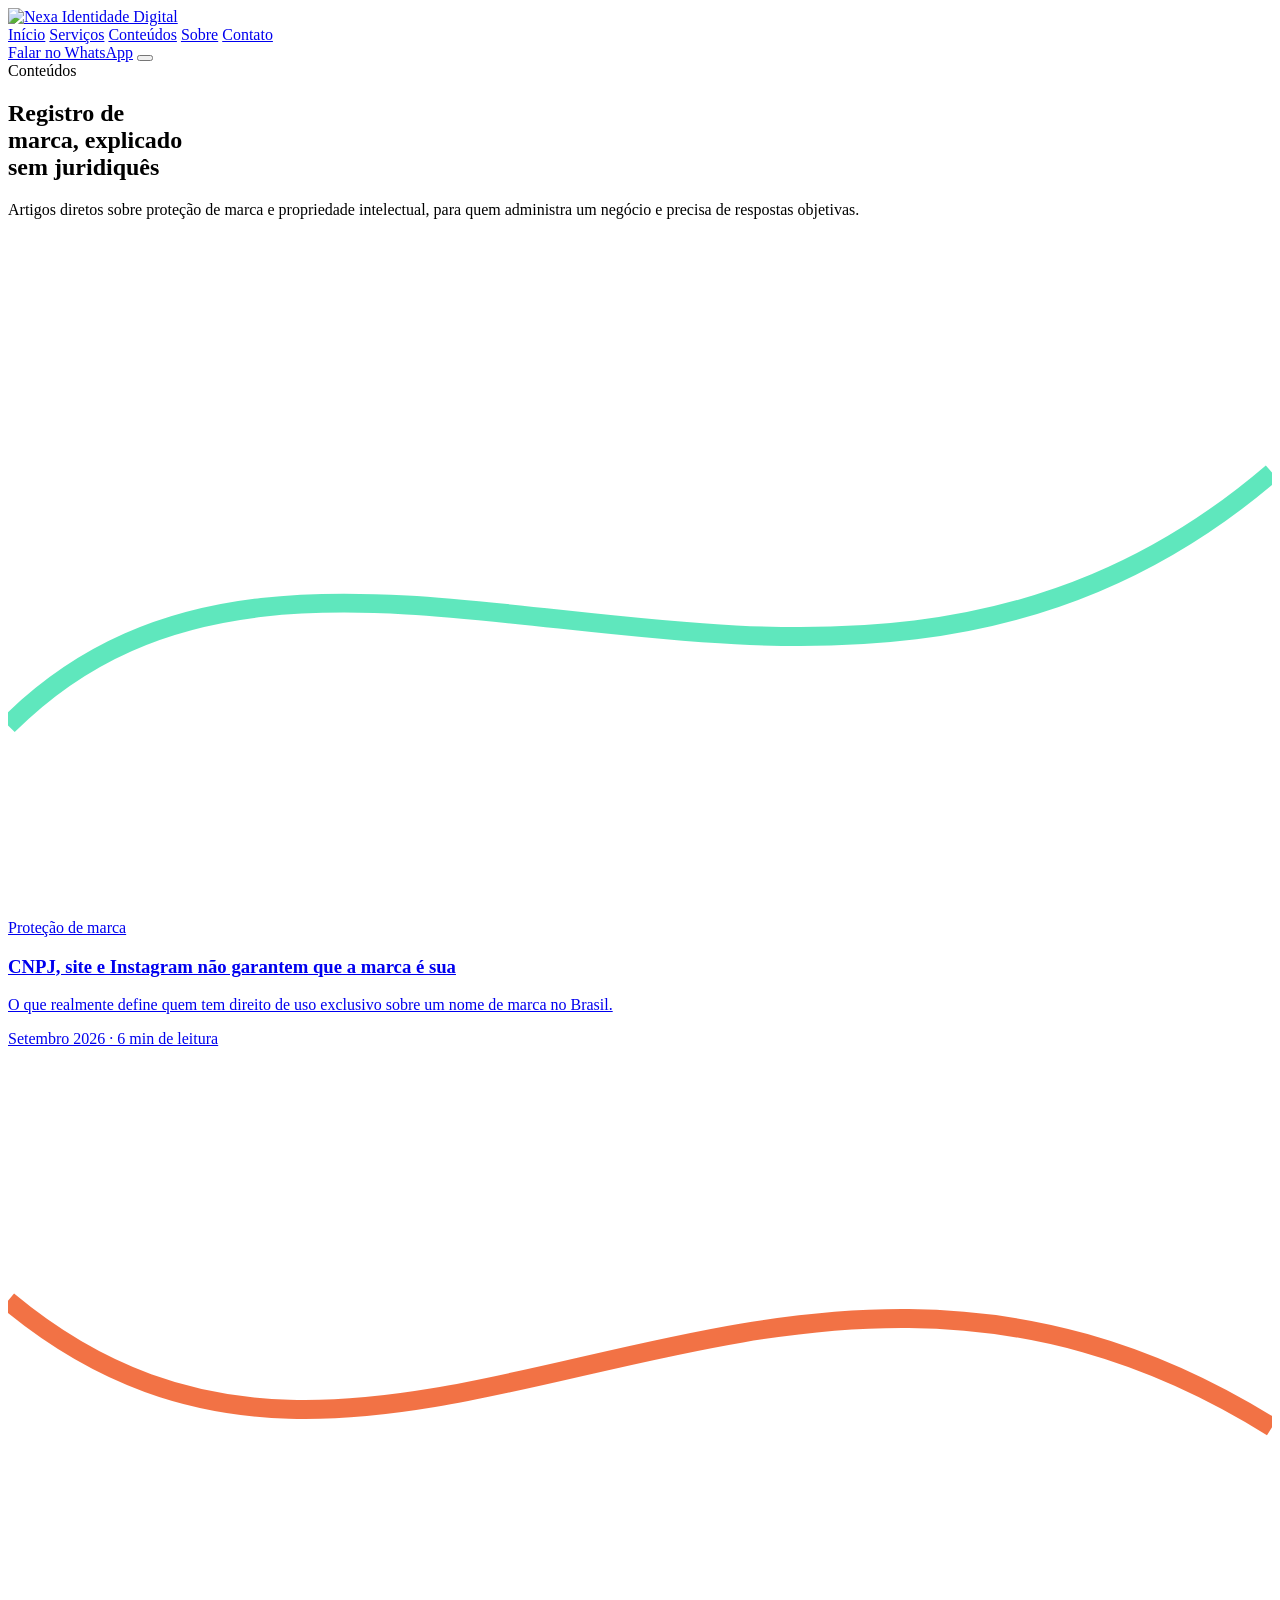
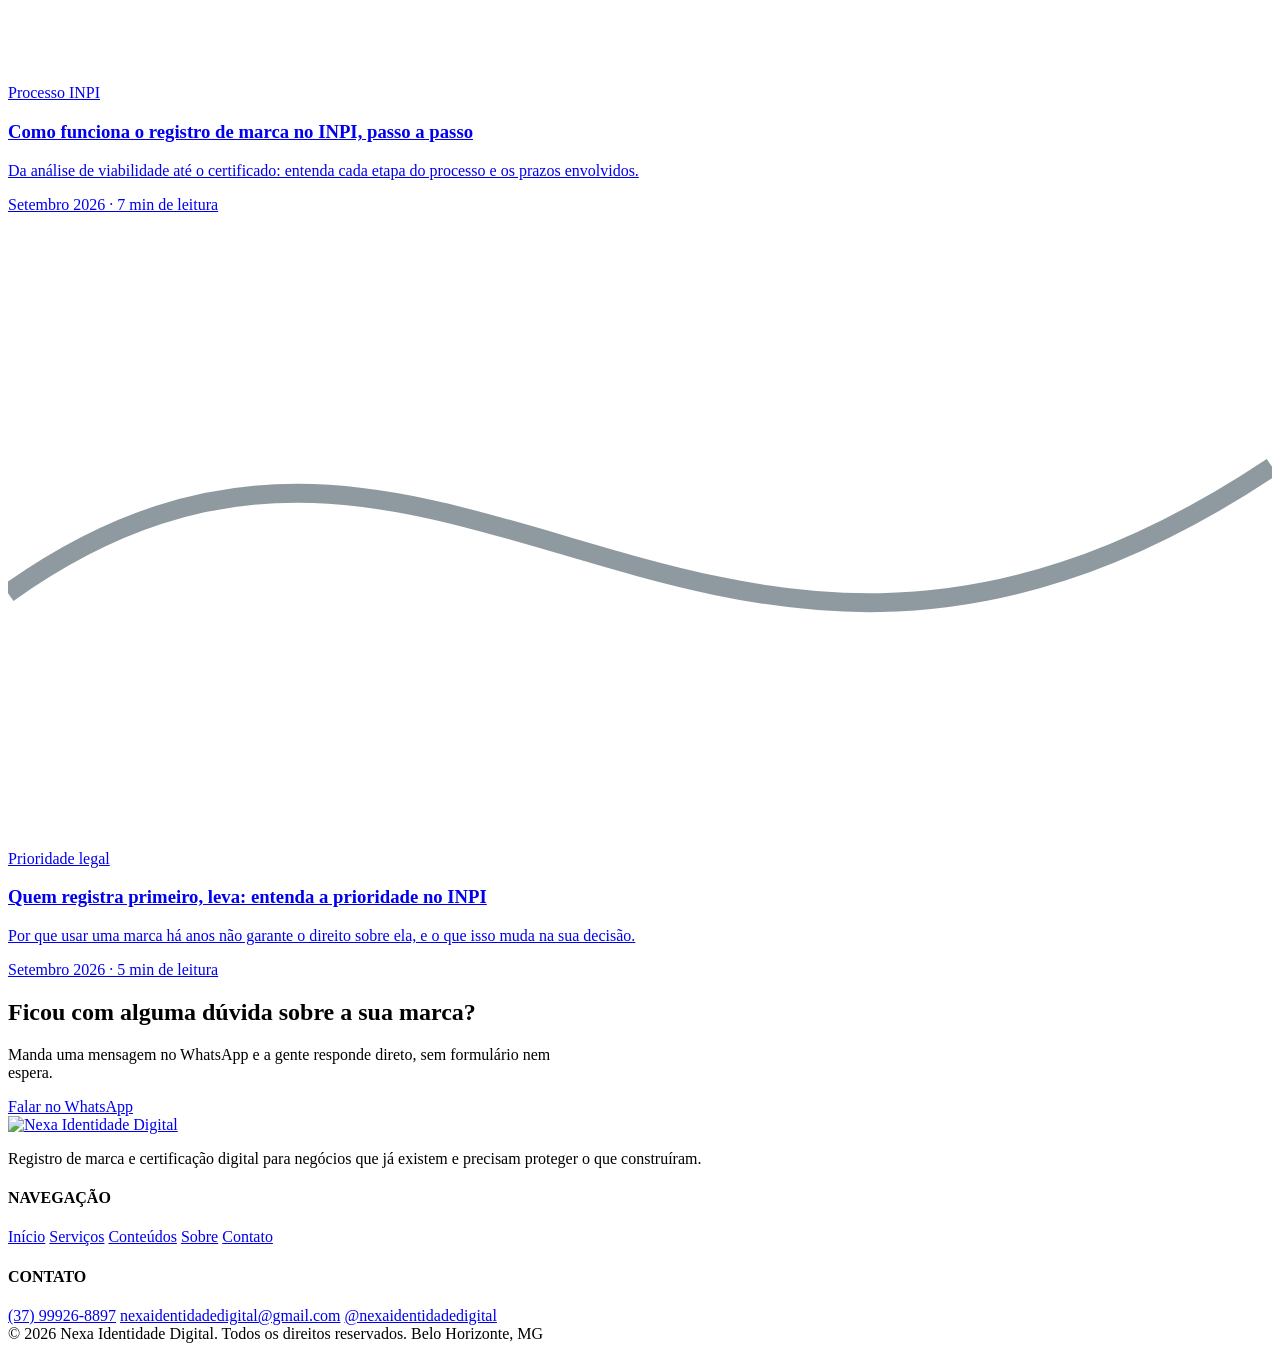
==== blog.html @ bb1ef276 "Upload" ====
<!DOCTYPE html>
<html lang="pt-BR">
<head>
<meta charset="UTF-8">
<meta name="viewport" content="width=device-width, initial-scale=1.0">
<title>Conteúdos | Nexa Identidade Digital</title>
<meta name="description" content="Artigos sobre registro de marca, prioridade no INPI e proteção de identidade digital, escritos para quem já empreende.">
<link rel="icon" href="data:image/svg+xml,<svg xmlns=%22http://www.w3.org/2000/svg%22 viewBox=%220 0 32 32%22><rect width=%2232%22 height=%2232%22 rx=%228%22 fill=%22%231f3741%22/><path d=%22M9 22V10l14 12V10%22 stroke=%22%2337e2ad%22 stroke-width=%222.3%22 fill=%22none%22 stroke-linecap=%22round%22 stroke-linejoin=%22round%22/></svg>">
<link rel="preconnect" href="https://api.fontshare.com">
<link href="https://api.fontshare.com/v2/css?f[]=chillax@500,600,700&display=swap" rel="stylesheet">
<link href="https://fonts.googleapis.com/css2?family=Plus+Jakarta+Sans:wght@400;500;600;700;800&display=swap" rel="stylesheet">
<link rel="stylesheet" href="css/style.css">
</head>
<body>

<header class="nav" id="nav">
  <div class="nav-inner">
    <a href="index.html" class="logo"><img src="img/logo-light-bg.png" alt="Nexa Identidade Digital" class="logo-img"></a>
    <nav class="nav-links" id="navLinks">
      <a href="index.html">Início</a>
      <a href="servicos.html">Serviços</a>
      <a href="blog.html" aria-current="page">Conteúdos</a>
      <a href="sobre.html">Sobre</a>
      <a href="contato.html">Contato</a>
    </nav>
    <a class="btn btn-primary nav-cta" href="https://wa.me/5537999268897?text=Ol%C3%A1%2C%20Luna!%20Quero%20entender%20como%20registrar%20minha%20marca." target="_blank" rel="noopener">Falar no WhatsApp</a>
    <button class="nav-toggle" id="navToggle" aria-label="Abrir menu"><span></span><span></span><span></span></button>
  </div>
</header>

<main>

<section class="hero" style="padding-bottom: 1.5rem;">
  <div class="wrap">
    <span class="hero-eyebrow">Conteúdos</span>
    <h1 style="max-width: 16ch;">Registro de marca, explicado sem juridiquês</h1>
    <p class="lede">Artigos diretos sobre proteção de marca e propriedade intelectual, para quem administra um negócio e precisa de respostas objetivas.</p>
  </div>
</section>

<section style="padding-top: 1.5rem;">
  <div class="wrap">
    <div class="blog-grid">

      <a class="blog-card" href="blog/cnpj-instagram-nao-garantem-marca.html">
        <div class="thumb"><svg viewBox="0 0 200 100" preserveAspectRatio="none"><path d="M0 70 C 50 20, 130 90, 200 30" stroke="#37e2ad" stroke-width="3" fill="none" opacity="0.8"/></svg></div>
        <div class="body">
          <span class="cat">Proteção de marca</span>
          <h3>CNPJ, site e Instagram não garantem que a marca é sua</h3>
          <p>O que realmente define quem tem direito de uso exclusivo sobre um nome de marca no Brasil.</p>
          <span class="meta">Setembro 2026 · 6 min de leitura</span>
        </div>
      </a>

      <a class="blog-card" href="blog/como-funciona-registro-marca-inpi.html">
        <div class="thumb"><svg viewBox="0 0 200 100" preserveAspectRatio="none"><path d="M0 40 C 60 90, 120 10, 200 60" stroke="#f05a25" stroke-width="3" fill="none" opacity="0.85"/></svg></div>
        <div class="body">
          <span class="cat">Processo INPI</span>
          <h3>Como funciona o registro de marca no INPI, passo a passo</h3>
          <p>Da análise de viabilidade até o certificado: entenda cada etapa do processo e os prazos envolvidos.</p>
          <span class="meta">Setembro 2026 · 7 min de leitura</span>
        </div>
      </a>

      <a class="blog-card" href="blog/quem-registra-primeiro-leva.html">
        <div class="thumb"><svg viewBox="0 0 200 100" preserveAspectRatio="none"><path d="M0 60 C 70 10, 110 100, 200 40" stroke="#1f3741" stroke-width="3" fill="none" opacity="0.5"/></svg></div>
        <div class="body">
          <span class="cat">Prioridade legal</span>
          <h3>Quem registra primeiro, leva: entenda a prioridade no INPI</h3>
          <p>Por que usar uma marca há anos não garante o direito sobre ela, e o que isso muda na sua decisão.</p>
          <span class="meta">Setembro 2026 · 5 min de leitura</span>
        </div>
      </a>

    </div>
  </div>
</section>

<section class="section-alt">
  <div class="wrap center" style="max-width: 560px;">
    <h2>Ficou com alguma dúvida sobre a sua marca?</h2>
    <p>Manda uma mensagem no WhatsApp e a gente responde direto, sem formulário nem espera.</p>
    <a class="btn btn-primary" href="https://wa.me/5537999268897?text=Ol%C3%A1%2C%20Luna!%20Tenho%20uma%20d%C3%BAvida%20sobre%20registro%20de%20marca." target="_blank" rel="noopener">Falar no WhatsApp</a>
  </div>
</section>

</main>

<footer class="footer">
  <div class="wrap">
    <div class="footer-inner">
      <div class="footer-brand">
        <a href="index.html" class="logo"><img src="img/logo-dark-bg.png" alt="Nexa Identidade Digital" class="logo-img"></a>
        <p>Registro de marca e certificação digital para negócios que já existem e precisam proteger o que construíram.</p>
      </div>
      <div class="footer-col">
        <h4>NAVEGAÇÃO</h4>
        <a href="index.html">Início</a>
        <a href="servicos.html">Serviços</a>
        <a href="blog.html">Conteúdos</a>
        <a href="sobre.html">Sobre</a>
        <a href="contato.html">Contato</a>
      </div>
      <div class="footer-col">
        <h4>CONTATO</h4>
        <a href="https://wa.me/5537999268897" target="_blank" rel="noopener">(37) 99926-8897</a>
        <a href="mailto:nexaidentidadedigital@gmail.com">nexaidentidadedigital@gmail.com</a>
        <a href="https://instagram.com/nexaidentidadedigital" target="_blank" rel="noopener">@nexaidentidadedigital</a>
      </div>
    </div>
    <div class="footer-bottom">
      <span>© 2026 Nexa Identidade Digital. Todos os direitos reservados.</span>
      <span>Belo Horizonte, MG</span>
    </div>
  </div>
</footer>

<script src="js/main.js"></script>
</body>
</html>
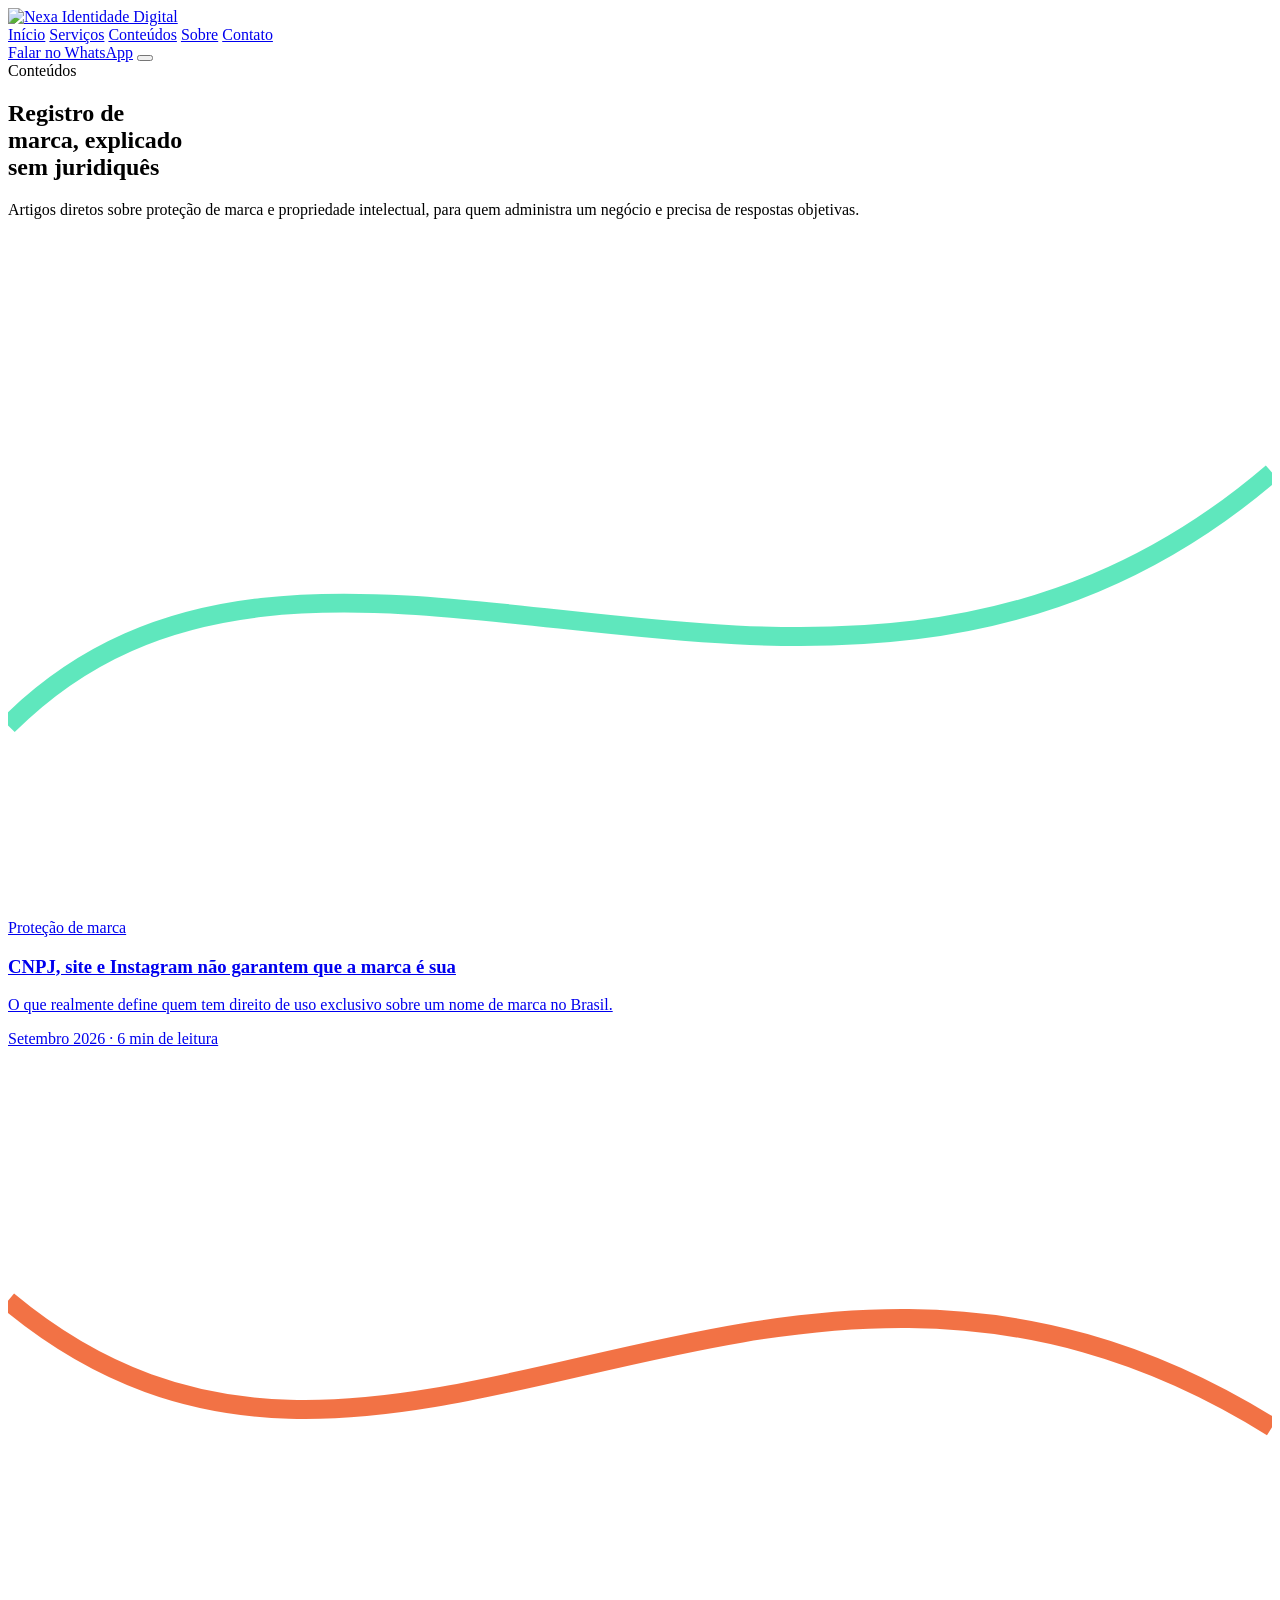
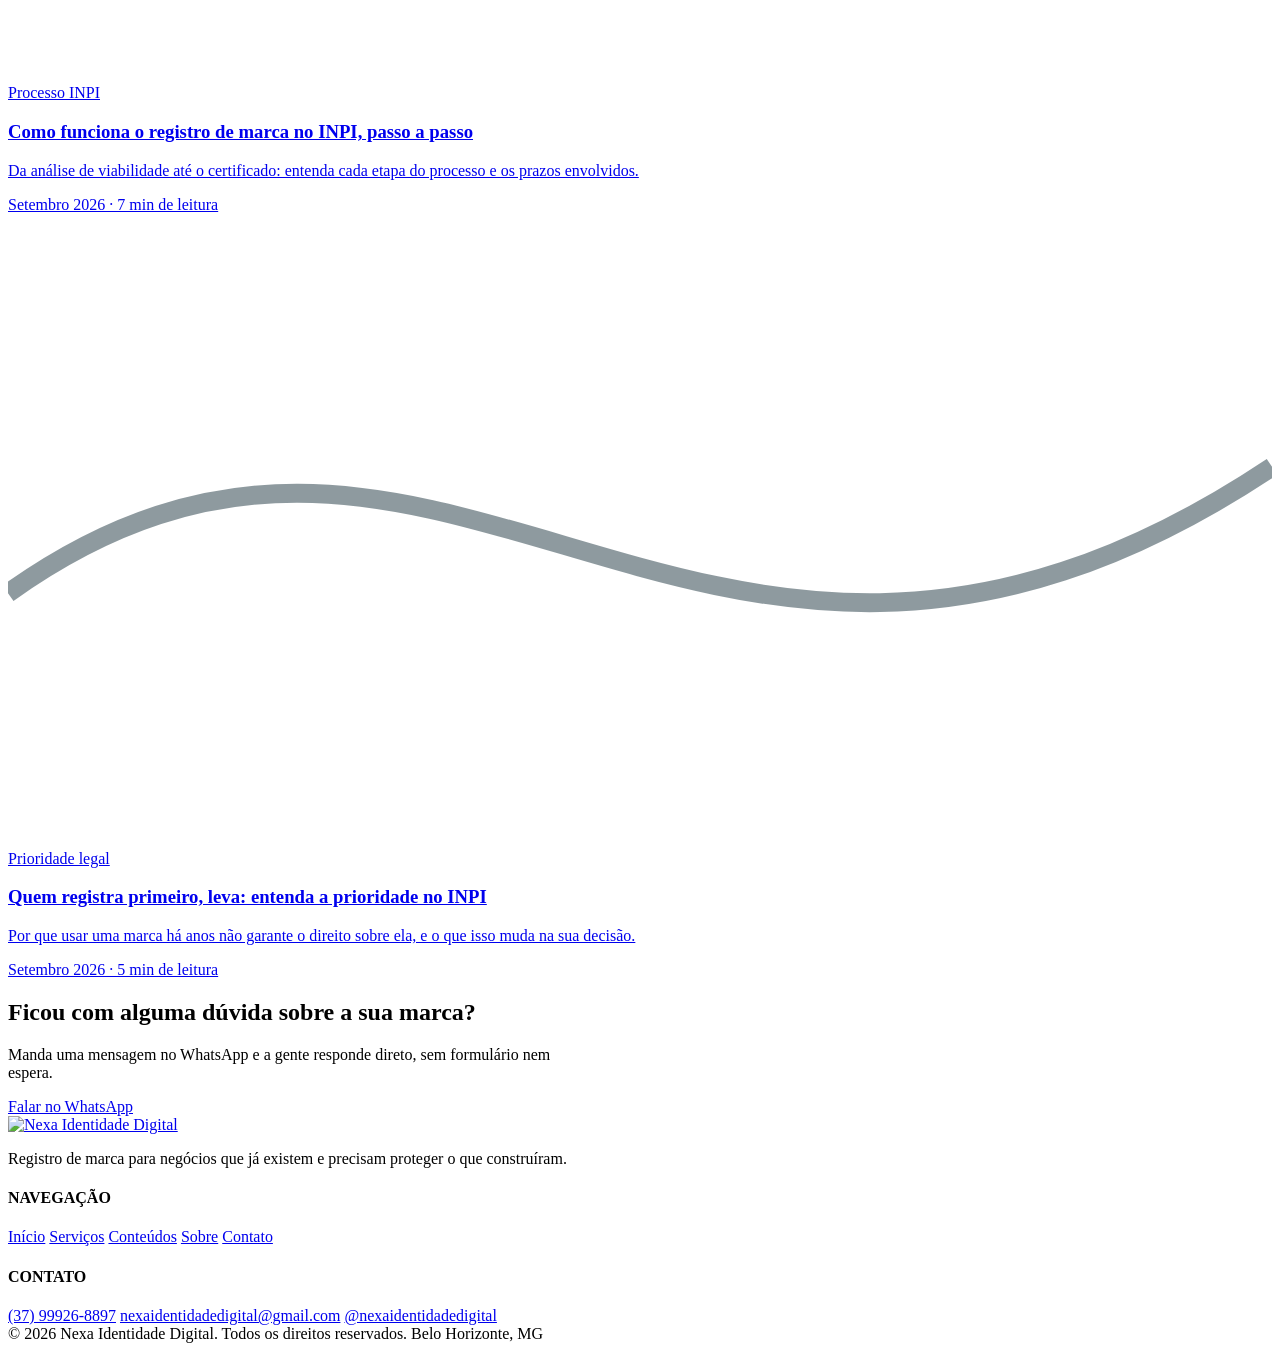
==== commit b12ec139: "upload" ====
--- a/blog.html
+++ b/blog.html
@@ -91,7 +91,7 @@
     <div class="footer-inner">
       <div class="footer-brand">
         <a href="index.html" class="logo"><img src="img/logo-dark-bg.png" alt="Nexa Identidade Digital" class="logo-img"></a>
-        <p>Registro de marca e certificação digital para negócios que já existem e precisam proteger o que construíram.</p>
+        <p>Registro de marca para negócios que já existem e precisam proteger o que construíram.</p>
       </div>
       <div class="footer-col">
         <h4>NAVEGAÇÃO</h4>
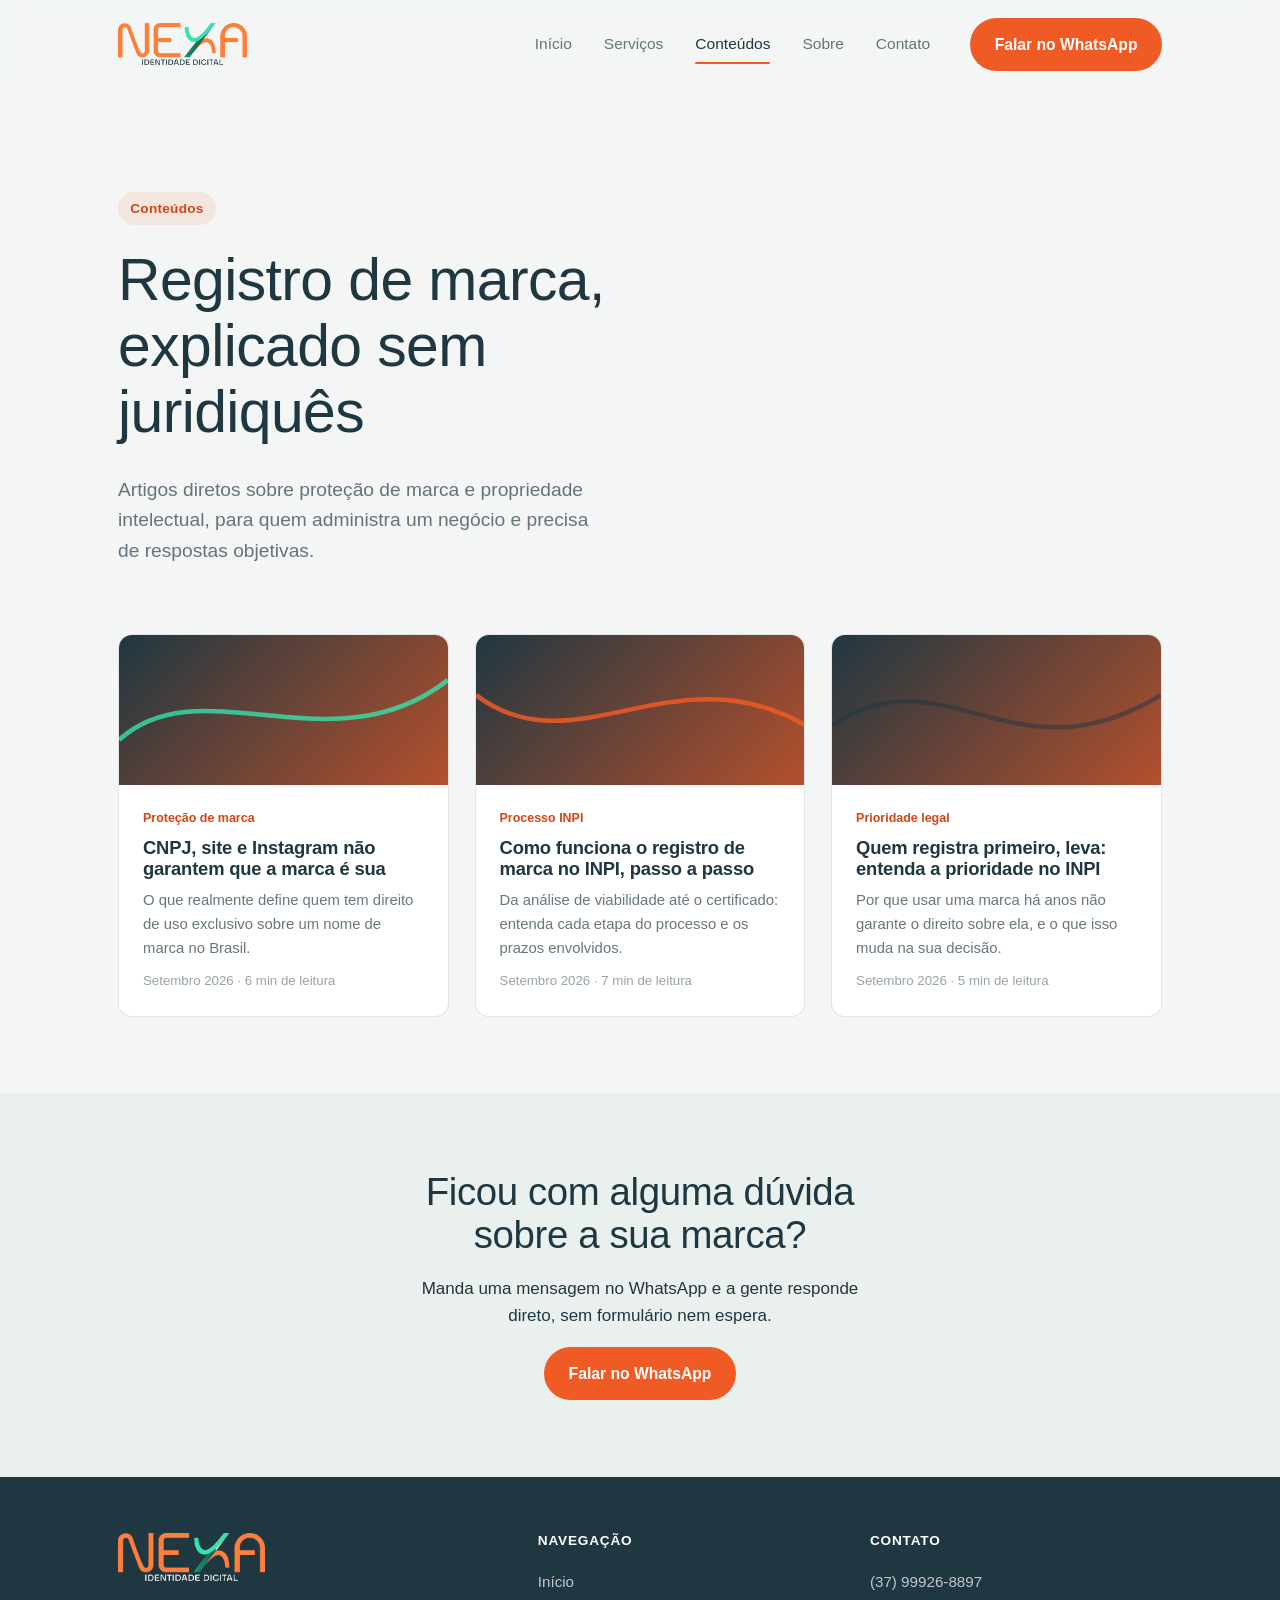
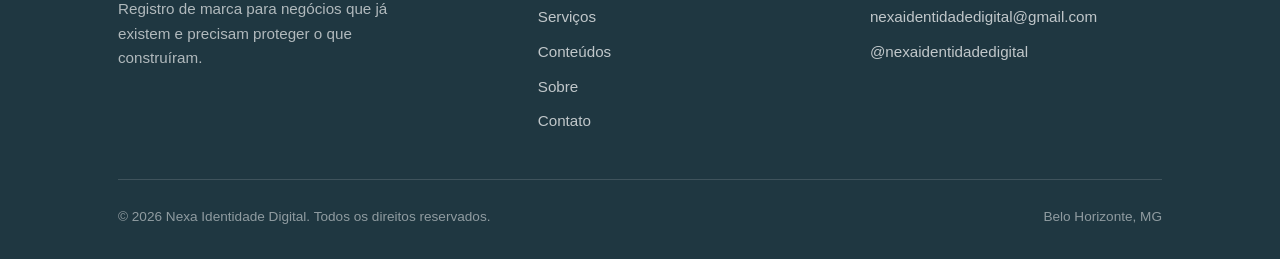
==== commit 4d921066: "novas paginas" ====
--- a/blog.html
+++ b/blog.html
@@ -9,13 +9,13 @@
 <link rel="preconnect" href="https://api.fontshare.com">
 <link href="https://api.fontshare.com/v2/css?f[]=chillax@500,600,700&display=swap" rel="stylesheet">
 <link href="https://fonts.googleapis.com/css2?family=Plus+Jakarta+Sans:wght@400;500;600;700;800&display=swap" rel="stylesheet">
-<link rel="stylesheet" href="css/style.css">
+<link rel="stylesheet" href="style.css">
 </head>
 <body>
 
 <header class="nav" id="nav">
   <div class="nav-inner">
-    <a href="index.html" class="logo"><img src="img/logo-light-bg.png" alt="Nexa Identidade Digital" class="logo-img"></a>
+    <a href="index.html" class="logo"><img src="logo-light-bg.png" alt="Nexa Identidade Digital" class="logo-img"></a>
     <nav class="nav-links" id="navLinks">
       <a href="index.html">Início</a>
       <a href="servicos.html">Serviços</a>
@@ -42,7 +42,7 @@
   <div class="wrap">
     <div class="blog-grid">
 
-      <a class="blog-card" href="blog/cnpj-instagram-nao-garantem-marca.html">
+      <a class="blog-card" href="cnpj-instagram-nao-garantem-marca.html">
         <div class="thumb"><svg viewBox="0 0 200 100" preserveAspectRatio="none"><path d="M0 70 C 50 20, 130 90, 200 30" stroke="#37e2ad" stroke-width="3" fill="none" opacity="0.8"/></svg></div>
         <div class="body">
           <span class="cat">Proteção de marca</span>
@@ -52,7 +52,7 @@
         </div>
       </a>
 
-      <a class="blog-card" href="blog/como-funciona-registro-marca-inpi.html">
+      <a class="blog-card" href="como-funciona-registro-marca-inpi.html">
         <div class="thumb"><svg viewBox="0 0 200 100" preserveAspectRatio="none"><path d="M0 40 C 60 90, 120 10, 200 60" stroke="#f05a25" stroke-width="3" fill="none" opacity="0.85"/></svg></div>
         <div class="body">
           <span class="cat">Processo INPI</span>
@@ -62,7 +62,7 @@
         </div>
       </a>
 
-      <a class="blog-card" href="blog/quem-registra-primeiro-leva.html">
+      <a class="blog-card" href="quem-registra-primeiro-leva.html">
         <div class="thumb"><svg viewBox="0 0 200 100" preserveAspectRatio="none"><path d="M0 60 C 70 10, 110 100, 200 40" stroke="#1f3741" stroke-width="3" fill="none" opacity="0.5"/></svg></div>
         <div class="body">
           <span class="cat">Prioridade legal</span>
@@ -90,7 +90,7 @@
   <div class="wrap">
     <div class="footer-inner">
       <div class="footer-brand">
-        <a href="index.html" class="logo"><img src="img/logo-dark-bg.png" alt="Nexa Identidade Digital" class="logo-img"></a>
+        <a href="index.html" class="logo"><img src="logo-dark-bg.png" alt="Nexa Identidade Digital" class="logo-img"></a>
         <p>Registro de marca para negócios que já existem e precisam proteger o que construíram.</p>
       </div>
       <div class="footer-col">
@@ -115,6 +115,6 @@
   </div>
 </footer>
 
-<script src="js/main.js"></script>
+<script src="main.js"></script>
 </body>
 </html>
--- a/style.css
+++ b/style.css
@@ -0,0 +1,708 @@
+/* ==========================================================================
+   NEXA IDENTIDADE DIGITAL — Design tokens
+   Paleta extraída do Manual de Identidade Visual da marca:
+   #1f3741 (proximidade/segurança), #37e2ad (solução),
+   #17966c (conclusão), #f05a25 (calor)
+   Tipografia: Chillax (display) + Plus Jakarta Sans (texto)
+   ========================================================================== */
+
+:root {
+  --ink: #1f3741;
+  --ink-soft: rgba(31, 55, 65, 0.68);
+  --ink-faint: rgba(31, 55, 65, 0.46);
+  --paper: #f3f6f5;
+  --paper-alt: #eaf0ee;
+  --surface: #ffffff;
+  --line: rgba(31, 55, 65, 0.13);
+  --line-strong: rgba(31, 55, 65, 0.22);
+
+  --mint: #37e2ad;
+  --mint-ink: #0f6b4d;
+  --green: #17966c;
+  --green-dark: #10704f;
+  --orange: #f05a25;
+  --orange-dark: #d1461a;
+
+  --display: "Chillax", "Segoe UI", sans-serif;
+  --body: "Plus Jakarta Sans", "Segoe UI", sans-serif;
+
+  --max: 1140px;
+  --pad: clamp(1.25rem, 4vw, 3rem);
+  --radius: 14px;
+  --radius-sm: 8px;
+}
+
+* {
+  box-sizing: border-box;
+}
+
+html {
+  scroll-behavior: smooth;
+}
+
+body {
+  margin: 0;
+  background: var(--paper);
+  color: var(--ink);
+  font-family: var(--body);
+  font-size: 1.0625rem;
+  line-height: 1.6;
+  -webkit-font-smoothing: antialiased;
+}
+
+img {
+  max-width: 100%;
+  display: block;
+}
+
+a {
+  color: inherit;
+}
+
+.wrap {
+  max-width: var(--max);
+  margin: 0 auto;
+  padding-left: var(--pad);
+  padding-right: var(--pad);
+}
+
+h1, h2, h3, h4 {
+  font-family: var(--display);
+  font-weight: 500;
+  line-height: 1.12;
+  margin: 0 0 0.5em;
+  letter-spacing: -0.01em;
+}
+
+h1 { font-size: clamp(2.4rem, 4.6vw, 3.8rem); font-weight: 500; }
+h2 { font-size: clamp(1.7rem, 3vw, 2.4rem); }
+h3 { font-size: 1.28rem; font-weight: 600; }
+h4 { font-size: 1.05rem; font-weight: 600; }
+
+p { margin: 0 0 1em; max-width: 62ch; }
+p.lede { font-size: 1.2rem; color: var(--ink-soft); max-width: 46ch; }
+
+.small { font-size: 0.9rem; color: var(--ink-soft); }
+
+::selection {
+  background: var(--mint);
+  color: var(--ink);
+}
+
+:focus-visible {
+  outline: 2.5px solid var(--green);
+  outline-offset: 3px;
+}
+
+/* ---------- buttons ---------- */
+.btn {
+  display: inline-flex;
+  align-items: center;
+  gap: 0.5em;
+  font-family: var(--body);
+  font-weight: 600;
+  font-size: 0.98rem;
+  padding: 0.85em 1.5em;
+  border-radius: 999px;
+  border: 1.5px solid transparent;
+  text-decoration: none;
+  cursor: pointer;
+  transition: transform 0.15s ease, background 0.15s ease, border-color 0.15s ease;
+  white-space: nowrap;
+}
+
+.btn:hover { transform: translateY(-1px); }
+
+.btn-primary {
+  background: var(--orange);
+  color: #fff;
+}
+.btn-primary:hover { background: var(--orange-dark); }
+
+.btn-orange {
+  background: var(--orange);
+  color: #fff;
+}
+.btn-orange:hover { background: var(--orange-dark); }
+
+.btn-mint {
+  background: var(--mint);
+  color: var(--ink);
+}
+.btn-mint:hover { background: #57e9bb; }
+
+.btn-ghost {
+  background: transparent;
+  border-color: var(--line-strong);
+  color: var(--ink);
+}
+.btn-ghost:hover { border-color: var(--ink); }
+
+.btn-on-dark {
+  background: var(--mint);
+  color: var(--ink);
+}
+.btn-on-dark:hover { background: #57e9bb; }
+
+.btn-ghost-on-dark {
+  background: transparent;
+  border-color: rgba(255,255,255,0.35);
+  color: #fff;
+}
+.btn-ghost-on-dark:hover { border-color: #fff; }
+
+/* ---------- nav ---------- */
+.nav {
+  position: sticky;
+  top: 0;
+  z-index: 50;
+  background: rgba(243, 246, 245, 0.86);
+  backdrop-filter: blur(10px);
+  border-bottom: 1px solid transparent;
+  transition: border-color 0.2s ease, box-shadow 0.2s ease;
+}
+.nav.is-scrolled {
+  border-bottom-color: var(--line);
+  box-shadow: 0 6px 24px rgba(31, 55, 65, 0.06);
+}
+
+.nav-inner {
+  max-width: var(--max);
+  margin: 0 auto;
+  padding: 1.1rem var(--pad);
+  display: flex;
+  align-items: center;
+  gap: 2.5rem;
+}
+
+.logo {
+  display: flex;
+  align-items: center;
+  text-decoration: none;
+  margin-right: auto;
+}
+.logo-img {
+  height: 42px;
+  width: auto;
+  display: block;
+}
+.footer .logo-img {
+  height: 48px;
+}
+
+.nav-links {
+  display: flex;
+  gap: 2rem;
+  font-size: 0.97rem;
+  font-weight: 500;
+}
+.nav-links a {
+  text-decoration: none;
+  color: var(--ink-soft);
+  position: relative;
+  padding: 0.2em 0;
+}
+.nav-links a:hover,
+.nav-links a[aria-current="page"] {
+  color: var(--ink);
+}
+.nav-links a[aria-current="page"]::after {
+  content: "";
+  position: absolute;
+  left: 0; right: 0; bottom: -4px;
+  height: 2px;
+  background: var(--orange);
+  border-radius: 2px;
+}
+
+.nav-toggle {
+  display: none;
+  background: none;
+  border: none;
+  cursor: pointer;
+  padding: 0.4rem;
+}
+.nav-toggle span {
+  display: block;
+  width: 22px;
+  height: 2px;
+  background: var(--ink);
+  margin: 5px 0;
+  transition: transform 0.2s ease, opacity 0.2s ease;
+}
+
+@media (max-width: 860px) {
+  .nav-links {
+    position: fixed;
+    inset: 0 0 0 auto;
+    height: 100vh;
+    width: min(78vw, 320px);
+    background: var(--surface);
+    flex-direction: column;
+    justify-content: center;
+    gap: 1.6rem;
+    padding: 2rem;
+    transform: translateX(100%);
+    transition: transform 0.25s ease;
+    box-shadow: -12px 0 32px rgba(31,55,65,0.14);
+  }
+  .nav-links.is-open { transform: translateX(0); }
+  .nav-links a { font-size: 1.15rem; }
+  .nav-cta { display: none; }
+  .nav-toggle { display: block; }
+}
+
+/* ---------- organic line motif (signature graphic element) ---------- */
+.motif {
+  position: absolute;
+  pointer-events: none;
+  z-index: 0;
+}
+
+/* grainy brand gradient, used behind the hero and key CTA moments */
+.grain-gradient {
+  position: relative;
+  background: linear-gradient(115deg, var(--ink) 0%, var(--green-dark) 46%, var(--mint) 100%);
+  color: #fff;
+}
+.grain-gradient::before {
+  content: "";
+  position: absolute;
+  inset: 0;
+  z-index: 0;
+  opacity: 0.5;
+  mix-blend-mode: overlay;
+  background-image: url("data:image/svg+xml,%3Csvg xmlns='http://www.w3.org/2000/svg' width='180' height='180'%3E%3Cfilter id='n'%3E%3CfeTurbulence type='fractalNoise' baseFrequency='0.85' numOctaves='2' stitchTiles='stitch'/%3E%3C/filter%3E%3Crect width='100%25' height='100%25' filter='url(%23n)'/%3E%3C/svg%3E");
+}
+.grain-gradient .hero-eyebrow {
+  background: rgba(255,255,255,0.16);
+  color: #fff;
+}
+.grain-gradient h1, .grain-gradient h2 { color: #fff; }
+.grain-gradient p.lede { color: rgba(255,255,255,0.86); }
+.grain-gradient .hero-grid, .grain-gradient .wrap { position: relative; z-index: 1; }
+
+/* ---------- hero ---------- */
+.hero {
+  position: relative;
+  overflow: hidden;
+  padding: clamp(3rem, 8vw, 6.5rem) 0 clamp(3rem, 7vw, 5.5rem);
+}
+.hero-grid {
+  position: relative;
+  z-index: 1;
+  display: grid;
+  grid-template-columns: 1.15fr 0.85fr;
+  gap: 3rem;
+  align-items: center;
+}
+.hero-eyebrow {
+  display: inline-flex;
+  align-items: center;
+  gap: 0.5em;
+  font-size: 0.85rem;
+  font-weight: 700;
+  letter-spacing: 0.02em;
+  color: var(--orange-dark);
+  background: rgba(240, 90, 37, 0.1);
+  padding: 0.4em 0.9em;
+  border-radius: 999px;
+  margin-bottom: 1.4rem;
+}
+.hero-actions {
+  display: flex;
+  gap: 0.9rem;
+  flex-wrap: wrap;
+  margin-top: 1.8rem;
+}
+.hero-art {
+  position: relative;
+  aspect-ratio: 1 / 1;
+}
+
+@media (max-width: 900px) {
+  .hero-grid { grid-template-columns: 1fr; }
+  .hero-art { order: -1; max-width: 280px; margin: 0 auto; }
+}
+
+/* ---------- sections ---------- */
+section { padding: clamp(3rem, 6vw, 5rem) 0; }
+.section-alt { background: var(--paper-alt); }
+.section-dark { background: var(--ink); color: #fff; }
+.section-dark p { color: rgba(255,255,255,0.78); }
+.section-dark .small { color: rgba(255,255,255,0.6); }
+
+.section-head {
+  max-width: 640px;
+  margin-bottom: 2.6rem;
+}
+
+/* ---------- risk cards ---------- */
+.risk-grid {
+  display: grid;
+  grid-template-columns: repeat(3, 1fr);
+  gap: 1.4rem;
+}
+.risk-card {
+  background: var(--surface);
+  border: 1px solid var(--line);
+  border-top: 3px solid var(--orange);
+  border-radius: var(--radius);
+  padding: 1.8rem;
+}
+.risk-card h3 { margin-bottom: 0.5rem; }
+.risk-card p { margin: 0; color: var(--ink-soft); font-size: 0.98rem; }
+
+@media (max-width: 860px) {
+  .risk-grid { grid-template-columns: 1fr; }
+}
+
+/* ---------- pillar / feature grid ---------- */
+.pillar-grid {
+  display: grid;
+  grid-template-columns: repeat(2, 1fr);
+  gap: 1px;
+  background: var(--line);
+  border: 1px solid var(--line);
+  border-radius: var(--radius);
+  overflow: hidden;
+}
+.pillar {
+  background: var(--surface);
+  padding: 2rem;
+}
+.pillar .mark {
+  width: 40px; height: 40px;
+  border-radius: 11px;
+  background: var(--orange);
+  color: #fff;
+  display: flex; align-items: center; justify-content: center;
+  font-family: var(--display);
+  font-weight: 700;
+  font-size: 1.05rem;
+  margin-bottom: 1rem;
+}
+.pillar:nth-child(2) .mark { background: var(--ink); color: var(--mint); }
+.pillar:nth-child(3) .mark { background: var(--green); color: #fff; }
+.pillar:nth-child(4) .mark { background: var(--orange); color: #fff; }
+.pillar p { margin: 0; color: var(--ink-soft); font-size: 0.98rem; }
+
+@media (max-width: 700px) {
+  .pillar-grid { grid-template-columns: 1fr; }
+}
+
+/* ---------- timeline (process steps) ---------- */
+.timeline {
+  display: grid;
+  grid-template-columns: repeat(4, 1fr);
+  gap: 1.4rem;
+}
+.timeline-step {
+  border-top: 2px solid var(--line-strong);
+  padding-top: 1.1rem;
+}
+.timeline-step .num {
+  font-family: var(--display);
+  font-size: 0.95rem;
+  color: var(--green-dark);
+  display: block;
+  margin-bottom: 0.6rem;
+}
+.timeline-step p { color: var(--ink-soft); font-size: 0.96rem; margin: 0; }
+
+@media (max-width: 900px) {
+  .timeline { grid-template-columns: 1fr 1fr; }
+}
+@media (max-width: 560px) {
+  .timeline { grid-template-columns: 1fr; }
+}
+
+/* ---------- plan cards ---------- */
+.plan-grid {
+  display: grid;
+  grid-template-columns: repeat(3, 1fr);
+  gap: 1.4rem;
+  align-items: stretch;
+}
+.plan-card {
+  background: var(--surface);
+  border: 1px solid var(--line);
+  border-radius: var(--radius);
+  padding: 2rem;
+  display: flex;
+  flex-direction: column;
+}
+.plan-card.is-featured {
+  border-color: var(--orange);
+  box-shadow: 0 16px 40px rgba(240, 90, 37, 0.16);
+  position: relative;
+}
+.plan-tag {
+  position: absolute;
+  top: -12px;
+  left: 2rem;
+  background: var(--orange);
+  color: #fff;
+  font-size: 0.75rem;
+  font-weight: 700;
+  padding: 0.3em 0.8em;
+  border-radius: 999px;
+}
+.plan-card h3 { margin-bottom: 0.3rem; }
+.plan-card .plan-desc {
+  color: var(--ink-soft);
+  font-size: 0.95rem;
+  margin-bottom: 1.4rem;
+}
+.plan-card ul {
+  list-style: none;
+  margin: 0 0 1.6rem;
+  padding: 0;
+  flex-grow: 1;
+}
+.plan-card li {
+  display: flex;
+  gap: 0.6em;
+  align-items: flex-start;
+  font-size: 0.95rem;
+  color: var(--ink);
+  padding: 0.5em 0;
+  border-top: 1px solid var(--line);
+}
+.plan-card li:first-child { border-top: none; }
+.plan-card li svg { flex-shrink: 0; margin-top: 0.2em; }
+
+@media (max-width: 900px) {
+  .plan-grid { grid-template-columns: 1fr; }
+}
+
+/* ---------- callout ---------- */
+.callout {
+  background: var(--paper-alt);
+  border-radius: var(--radius);
+  padding: 1.6rem 1.8rem;
+  border-left: 3px solid var(--orange);
+}
+.callout p { margin: 0; }
+
+/* ---------- CTA band ---------- */
+.cta-band {
+  position: relative;
+  overflow: hidden;
+  text-align: left;
+}
+.cta-band .wrap {
+  position: relative;
+  z-index: 1;
+  display: flex;
+  align-items: center;
+  justify-content: space-between;
+  gap: 2rem;
+  flex-wrap: wrap;
+}
+.cta-band h2 { margin-bottom: 0.3rem; max-width: 22ch; }
+.cta-band p { margin-bottom: 0; color: rgba(255,255,255,0.75); }
+.cta-actions { display: flex; gap: 0.9rem; flex-wrap: wrap; }
+
+/* ---------- testimonials ---------- */
+.testimonial-grid {
+  display: grid;
+  grid-template-columns: repeat(3, 1fr);
+  gap: 1.4rem;
+}
+.testimonial-card {
+  background: rgba(255,255,255,0.06);
+  border: 1px solid rgba(255,255,255,0.14);
+  border-radius: var(--radius);
+  padding: 1.8rem;
+}
+.testimonial-stars { color: var(--orange); font-size: 0.95rem; letter-spacing: 0.15em; margin-bottom: 0.9rem; }
+.testimonial-card p { color: rgba(255,255,255,0.88); font-size: 0.98rem; margin-bottom: 1.2rem; }
+.testimonial-name { font-weight: 700; font-size: 0.95rem; }
+.testimonial-role { color: rgba(255,255,255,0.55); font-size: 0.85rem; }
+
+@media (max-width: 860px) {
+  .testimonial-grid { grid-template-columns: 1fr; }
+}
+
+/* ---------- blog ---------- */
+.blog-grid {
+  display: grid;
+  grid-template-columns: repeat(3, 1fr);
+  gap: 1.6rem;
+}
+.blog-card {
+  background: var(--surface);
+  border: 1px solid var(--line);
+  border-radius: var(--radius);
+  overflow: hidden;
+  text-decoration: none;
+  color: var(--ink);
+  display: flex;
+  flex-direction: column;
+  transition: transform 0.15s ease, box-shadow 0.15s ease;
+}
+.blog-card:hover {
+  transform: translateY(-3px);
+  box-shadow: 0 18px 36px rgba(31,55,65,0.1);
+}
+.blog-card .thumb {
+  height: 150px;
+  background: linear-gradient(135deg, var(--ink) 0%, var(--orange) 140%);
+  position: relative;
+  overflow: hidden;
+}
+.blog-card .thumb svg { position: absolute; inset: 0; width: 100%; height: 100%; }
+.blog-card .body { padding: 1.5rem; display: flex; flex-direction: column; gap: 0.6rem; flex-grow: 1; }
+.blog-card .cat {
+  font-size: 0.78rem;
+  font-weight: 700;
+  color: var(--orange-dark);
+}
+.blog-card h3 { margin: 0; font-size: 1.15rem; }
+.blog-card p { margin: 0; font-size: 0.93rem; color: var(--ink-soft); }
+.blog-card .meta { margin-top: auto; font-size: 0.83rem; color: var(--ink-faint); }
+
+@media (max-width: 900px) {
+  .blog-grid { grid-template-columns: 1fr 1fr; }
+}
+@media (max-width: 620px) {
+  .blog-grid { grid-template-columns: 1fr; }
+}
+
+/* ---------- article ---------- */
+.article-head {
+  max-width: 720px;
+  margin: 0 auto;
+  text-align: left;
+}
+.article-head .cat {
+  color: var(--orange-dark);
+  font-weight: 700;
+  font-size: 0.85rem;
+}
+.article-body {
+  max-width: 720px;
+  margin: 0 auto;
+}
+.article-body p { max-width: none; font-size: 1.08rem; }
+.article-body h2 { margin-top: 1.8em; font-size: 1.5rem; }
+.article-body h3 { margin-top: 1.4em; }
+.article-body ul, .article-body ol { padding-left: 1.3em; }
+.article-body li { margin-bottom: 0.5em; }
+.article-body blockquote {
+  margin: 1.8em 0;
+  padding: 1.2em 1.5em;
+  background: var(--paper-alt);
+  border-left: 3px solid var(--mint-ink);
+  border-radius: 0 var(--radius-sm) var(--radius-sm) 0;
+}
+.article-body blockquote p { margin: 0; }
+
+/* ---------- contact ---------- */
+.contact-grid {
+  display: grid;
+  grid-template-columns: 1fr 1fr;
+  gap: 1.4rem;
+}
+.contact-card {
+  background: var(--surface);
+  border: 1px solid var(--line);
+  border-radius: var(--radius);
+  padding: 1.8rem;
+  text-decoration: none;
+  color: var(--ink);
+  display: flex;
+  flex-direction: column;
+  gap: 0.6rem;
+  transition: border-color 0.15s ease, transform 0.15s ease;
+}
+.contact-card:hover { border-color: var(--orange); transform: translateY(-2px); }
+.contact-card .ic {
+  width: 40px; height: 40px;
+  border-radius: 10px;
+  background: rgba(240,90,37,0.1);
+  color: var(--orange-dark);
+  display: flex; align-items: center; justify-content: center;
+}
+
+@media (max-width: 700px) {
+  .contact-grid { grid-template-columns: 1fr; }
+}
+
+/* ---------- about ---------- */
+.about-hero {
+  display: grid;
+  grid-template-columns: 0.85fr 1.15fr;
+  gap: 3rem;
+  align-items: center;
+}
+.about-portrait {
+  aspect-ratio: 4/5;
+  border-radius: var(--radius);
+  position: relative;
+  overflow: hidden;
+  box-shadow: 14px 14px 0 rgba(240, 90, 37, 0.18);
+}
+.about-portrait img {
+  width: 100%;
+  height: 100%;
+  object-fit: cover;
+  border-radius: var(--radius);
+}
+@media (max-width: 860px) {
+  .about-hero { grid-template-columns: 1fr; }
+  .about-portrait { max-width: 320px; margin: 0 auto; }
+}
+
+.value-grid {
+  display: grid;
+  grid-template-columns: repeat(3, 1fr);
+  gap: 1.4rem;
+}
+@media (max-width: 860px) {
+  .value-grid { grid-template-columns: 1fr; }
+}
+
+/* ---------- footer ---------- */
+.footer {
+  background: var(--ink);
+  color: rgba(255,255,255,0.82);
+  padding: 3.5rem 0 2rem;
+}
+.footer-inner {
+  display: grid;
+  grid-template-columns: 1.3fr 1fr 1fr;
+  gap: 2.5rem;
+  padding-bottom: 2.5rem;
+  border-bottom: 1px solid rgba(255,255,255,0.14);
+}
+.footer .logo-tag { color: rgba(255,255,255,0.7); }
+.footer-brand p { color: rgba(255,255,255,0.65); font-size: 0.95rem; margin-top: 1rem; max-width: 32ch; }
+.footer-col h4 { color: #fff; font-size: 0.85rem; letter-spacing: 0.06em; margin-bottom: 1rem; }
+.footer-col a {
+  display: block;
+  text-decoration: none;
+  color: rgba(255,255,255,0.72);
+  font-size: 0.95rem;
+  padding: 0.35em 0;
+}
+.footer-col a:hover { color: var(--mint); }
+.footer-bottom {
+  padding-top: 1.6rem;
+  display: flex;
+  justify-content: space-between;
+  flex-wrap: wrap;
+  gap: 0.6rem;
+  font-size: 0.85rem;
+  color: rgba(255,255,255,0.5);
+}
+
+@media (max-width: 760px) {
+  .footer-inner { grid-template-columns: 1fr; }
+}
+
+/* ---------- utility ---------- */
+.center { text-align: center; margin-left: auto; margin-right: auto; }
+.mt-0 { margin-top: 0; }
+.stack { display: flex; flex-direction: column; gap: 0.4rem; }
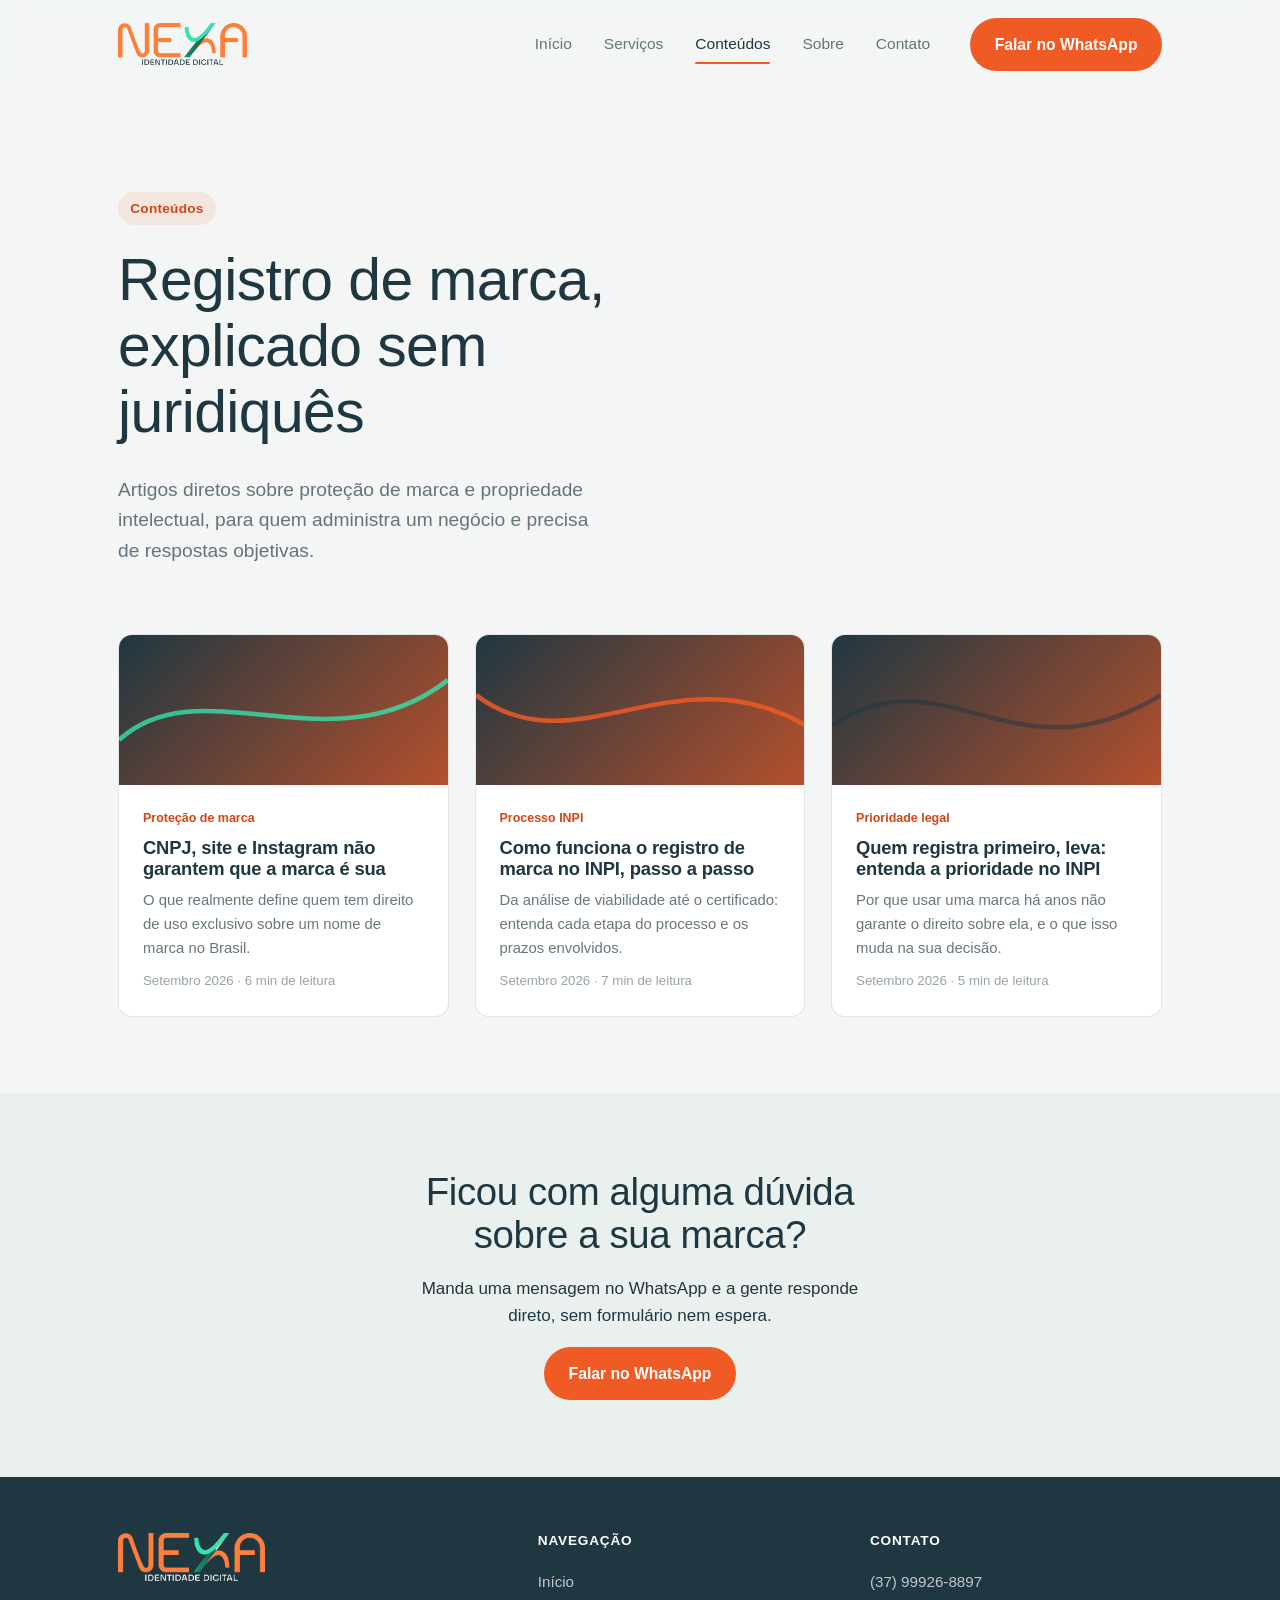
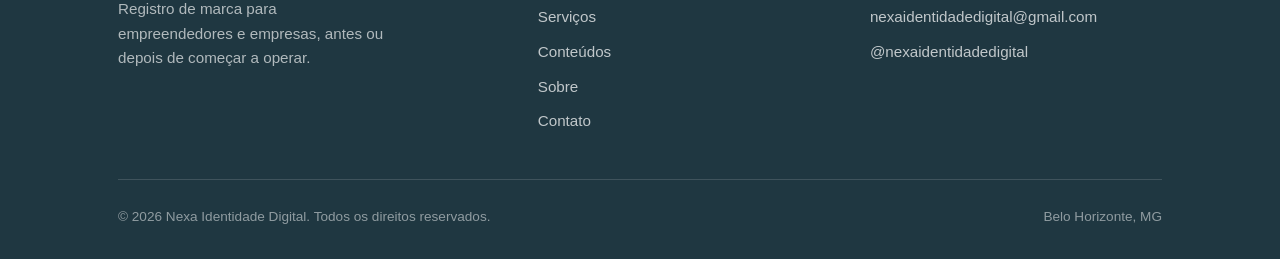
==== commit 02d63647: "Update blog.html" ====
--- a/blog.html
+++ b/blog.html
@@ -91,7 +91,7 @@
     <div class="footer-inner">
       <div class="footer-brand">
         <a href="index.html" class="logo"><img src="logo-dark-bg.png" alt="Nexa Identidade Digital" class="logo-img"></a>
-        <p>Registro de marca para negócios que já existem e precisam proteger o que construíram.</p>
+        <p>Registro de marca para empreendedores e empresas, antes ou depois de começar a operar.</p>
       </div>
       <div class="footer-col">
         <h4>NAVEGAÇÃO</h4>
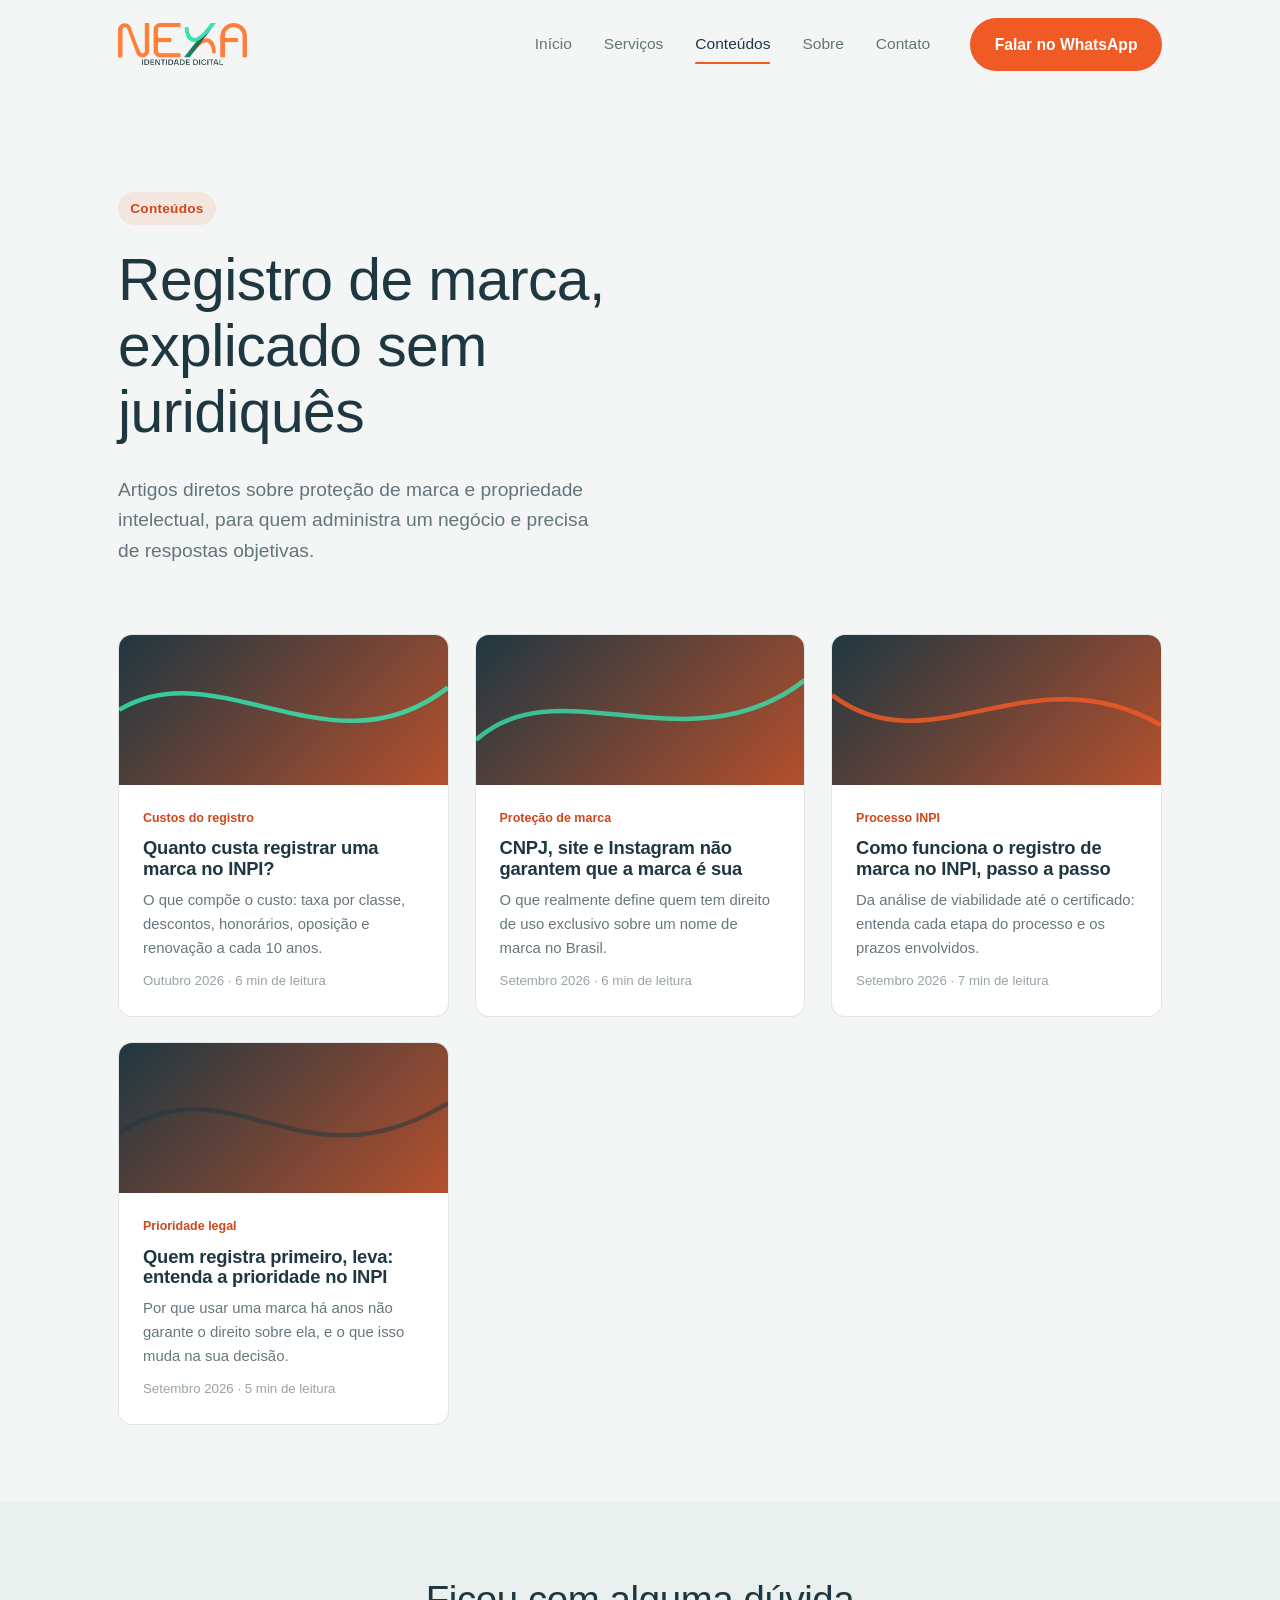
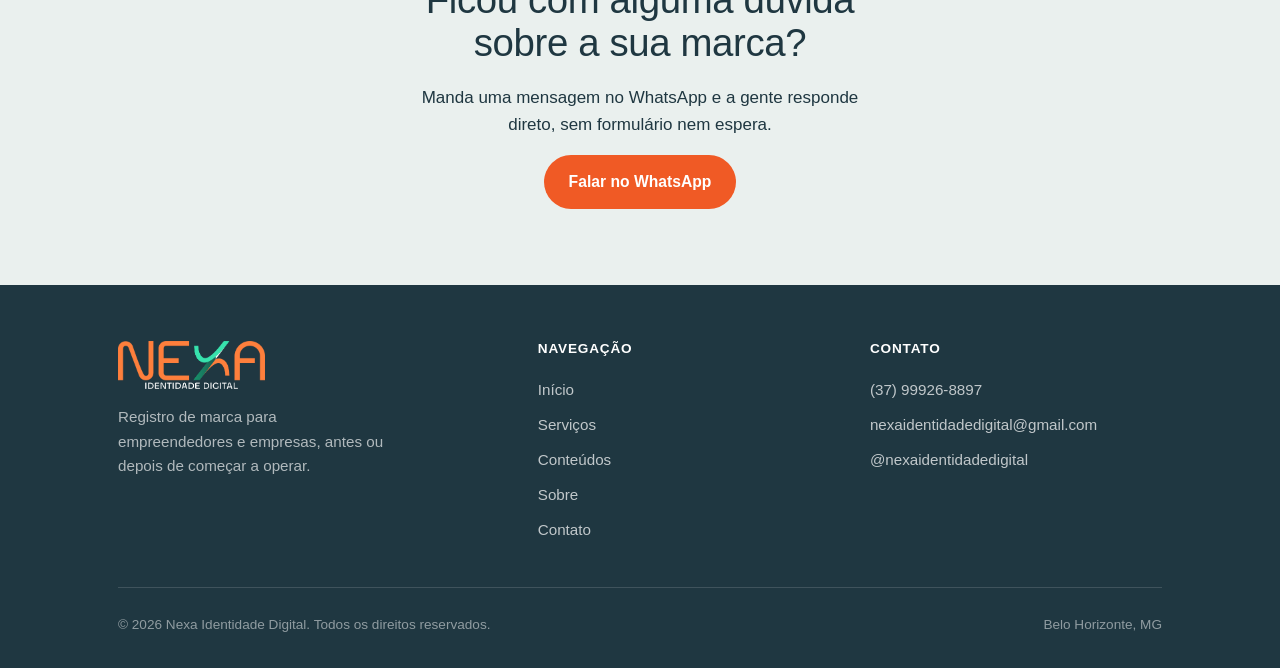
==== commit c3542d43: "up 12/10" ====
--- a/blog.html
+++ b/blog.html
@@ -3,13 +3,25 @@
 <head>
 <meta charset="UTF-8">
 <meta name="viewport" content="width=device-width, initial-scale=1.0">
-<title>Conteúdos | Nexa Identidade Digital</title>
+<title>Blog sobre Registro de Marca e INPI | Nexa Identidade Digital</title>
 <meta name="description" content="Artigos sobre registro de marca, prioridade no INPI e proteção de identidade digital, escritos para quem já empreende.">
 <link rel="icon" href="data:image/svg+xml,<svg xmlns=%22http://www.w3.org/2000/svg%22 viewBox=%220 0 32 32%22><rect width=%2232%22 height=%2232%22 rx=%228%22 fill=%22%231f3741%22/><path d=%22M9 22V10l14 12V10%22 stroke=%22%2337e2ad%22 stroke-width=%222.3%22 fill=%22none%22 stroke-linecap=%22round%22 stroke-linejoin=%22round%22/></svg>">
 <link rel="preconnect" href="https://api.fontshare.com">
 <link href="https://api.fontshare.com/v2/css?f[]=chillax@500,600,700&display=swap" rel="stylesheet">
 <link href="https://fonts.googleapis.com/css2?family=Plus+Jakarta+Sans:wght@400;500;600;700;800&display=swap" rel="stylesheet">
 <link rel="stylesheet" href="style.css">
+
+<!-- SEO -->
+<link rel="canonical" href="https://nexaidentidadedigital.com.br/blog.html">
+<meta property="og:type" content="website">
+<meta property="og:locale" content="pt_BR">
+<meta property="og:site_name" content="Nexa Identidade Digital">
+<meta property="og:title" content="Blog sobre Registro de Marca e INPI | Nexa Identidade Digital">
+<meta property="og:description" content="Artigos sobre registro de marca, prioridade no INPI e proteção de identidade digital, escritos para quem já empreende.">
+<meta property="og:url" content="https://nexaidentidadedigital.com.br/blog.html">
+<meta property="og:image" content="https://nexaidentidadedigital.com.br/og-image.png">
+<meta name="twitter:card" content="summary_large_image">
+<!-- /SEO -->
 </head>
 <body>
 
@@ -41,6 +53,17 @@
 <section style="padding-top: 1.5rem;">
   <div class="wrap">
     <div class="blog-grid">
+
+      <a class="blog-card" href="quanto-custa-registrar-marca-inpi.html">
+        <div class="thumb"><svg viewBox="0 0 200 100" preserveAspectRatio="none"><path d="M0 50 C 60 10, 130 95, 200 35" stroke="#37e2ad" stroke-width="3" fill="none" opacity="0.85"/></svg></div>
+        <div class="body">
+          <span class="cat">Custos do registro</span>
+          <h3>Quanto custa registrar uma marca no INPI?</h3>
+          <p>O que compõe o custo: taxa por classe, descontos, honorários, oposição e renovação a cada 10 anos.</p>
+          <span class="meta">Outubro 2026 · 6 min de leitura</span>
+        </div>
+      </a>
+
 
       <a class="blog-card" href="cnpj-instagram-nao-garantem-marca.html">
         <div class="thumb"><svg viewBox="0 0 200 100" preserveAspectRatio="none"><path d="M0 70 C 50 20, 130 90, 200 30" stroke="#37e2ad" stroke-width="3" fill="none" opacity="0.8"/></svg></div>
--- a/style.css
+++ b/style.css
@@ -706,3 +706,23 @@
 .center { text-align: center; margin-left: auto; margin-right: auto; }
 .mt-0 { margin-top: 0; }
 .stack { display: flex; flex-direction: column; gap: 0.4rem; }
+
+/* ---------- fee table (artigos) ---------- */
+.table-wrap { overflow-x: auto; margin: 1.5rem 0; }
+.fee-table {
+  width: 100%;
+  border-collapse: collapse;
+  background: var(--surface);
+  border: 1px solid var(--line);
+  border-radius: var(--radius-sm);
+  font-size: 0.97rem;
+}
+.fee-table th, .fee-table td {
+  padding: 0.9rem 1.1rem;
+  text-align: left;
+  border-bottom: 1px solid var(--line);
+  vertical-align: top;
+}
+.fee-table th { background: var(--paper-alt); font-weight: 700; font-size: 0.9rem; }
+.fee-table tbody tr:last-child td { border-bottom: none; }
+.fee-table td:not(:first-child) { font-weight: 700; color: var(--orange-dark); white-space: nowrap; }
